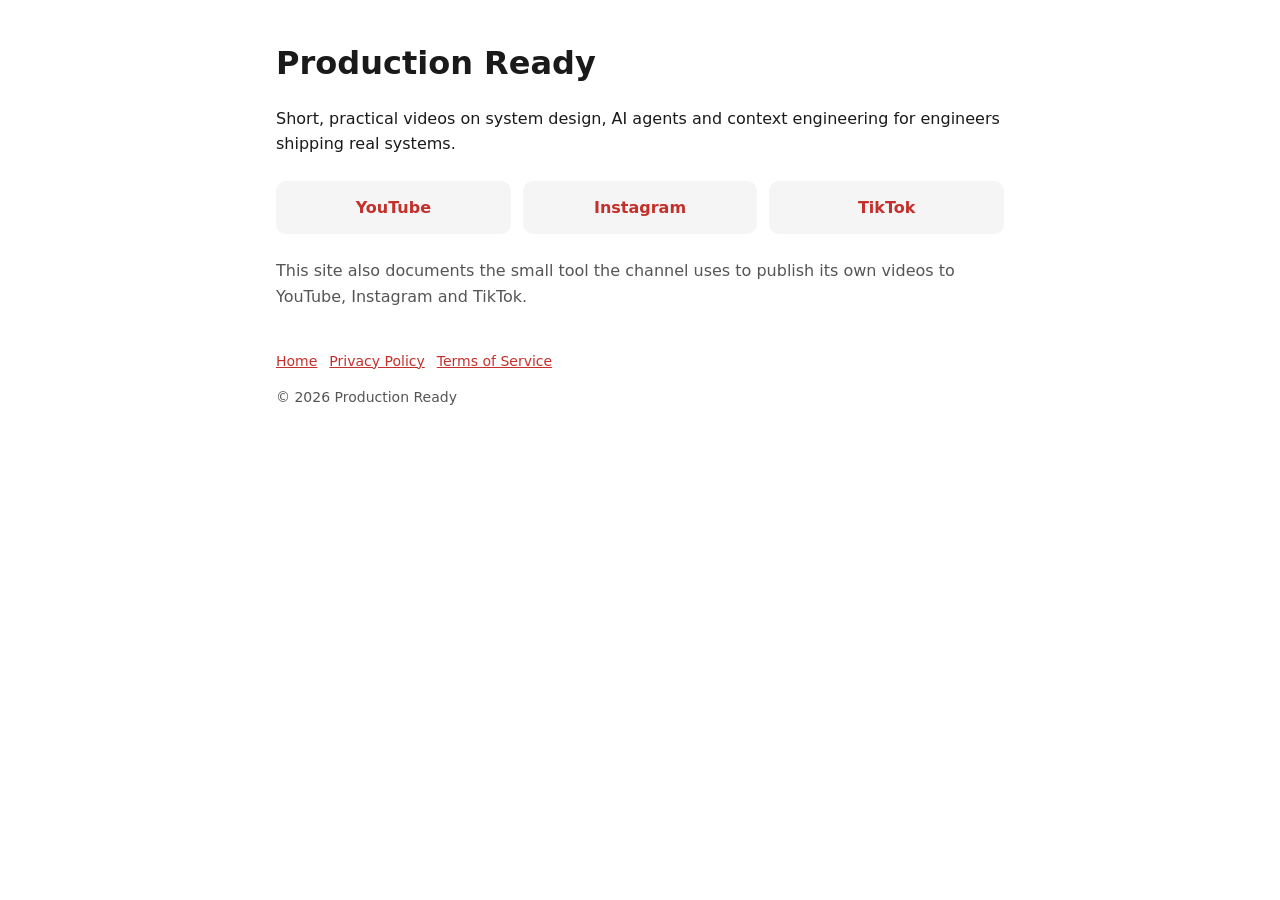
==== index.html @ eaabe8ee "Add channel website: home, privacy policy, terms Co-Authored-By: Claude Opus 5.5 <noreply@anthropic." ====
<!doctype html><html lang="en"><head><meta charset="utf-8"><meta name="viewport" content="width=device-width,initial-scale=1"><title>Production Ready</title><link rel="stylesheet" href="style.css"></head><body><main>
<h1>Production Ready</h1>
<p>Short, practical videos on system design, AI agents and context engineering for engineers shipping real systems.</p>
<div class="links">
<a href="https://youtube.com/@ruproductionready">YouTube</a>
<a href="https://www.instagram.com/ruproductionready/">Instagram</a>
<a href="https://www.tiktok.com/@ruproductionready">TikTok</a>
</div>
<p class="muted">This site also documents the small tool the channel uses to publish its own videos to YouTube, Instagram and TikTok.</p>
<footer><a href="index.html">Home</a><a href="privacy.html">Privacy Policy</a><a href="terms.html">Terms of Service</a><p>&copy; 2026 Production Ready</p></footer></main></body></html>
---- style.css ----
:root{--bg:#fff;--fg:#1a1a1a;--muted:#555;--accent:#c4302b;--card:#f5f5f5}
@media (prefers-color-scheme:dark){:root{--bg:#121212;--fg:#eee;--muted:#aaa;--card:#1e1e1e}}
*{box-sizing:border-box}body{margin:0;background:var(--bg);color:var(--fg);font:16px/1.6 system-ui,-apple-system,Segoe UI,Roboto,sans-serif}
main{max-width:760px;margin:0 auto;padding:32px 16px}h1{margin:.2em 0}a{color:var(--accent)}
.links{display:flex;flex-wrap:wrap;gap:12px;margin:24px 0}.links a{flex:1 1 180px;text-align:center;padding:14px;border-radius:10px;background:var(--card);text-decoration:none;font-weight:600}
footer{margin-top:40px;font-size:14px;color:var(--muted)}footer a{margin-right:12px}.muted{color:var(--muted)}
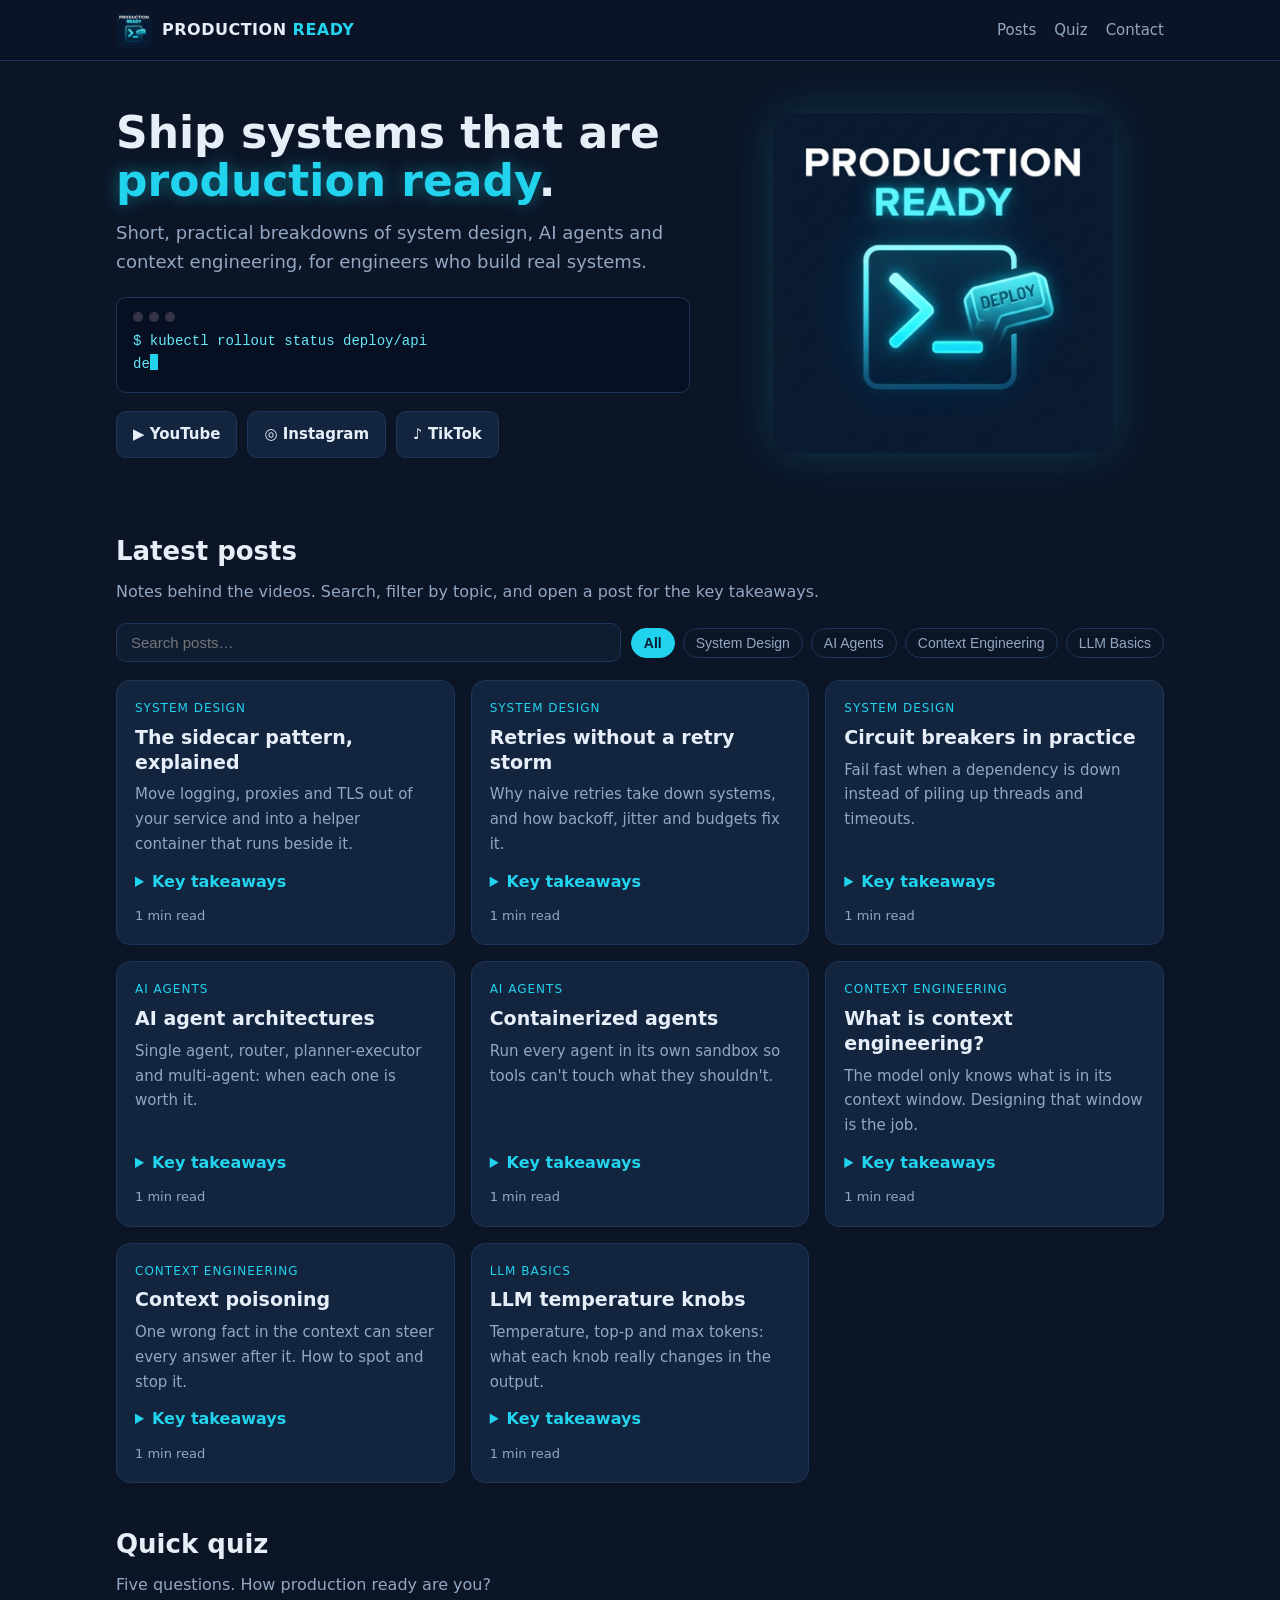
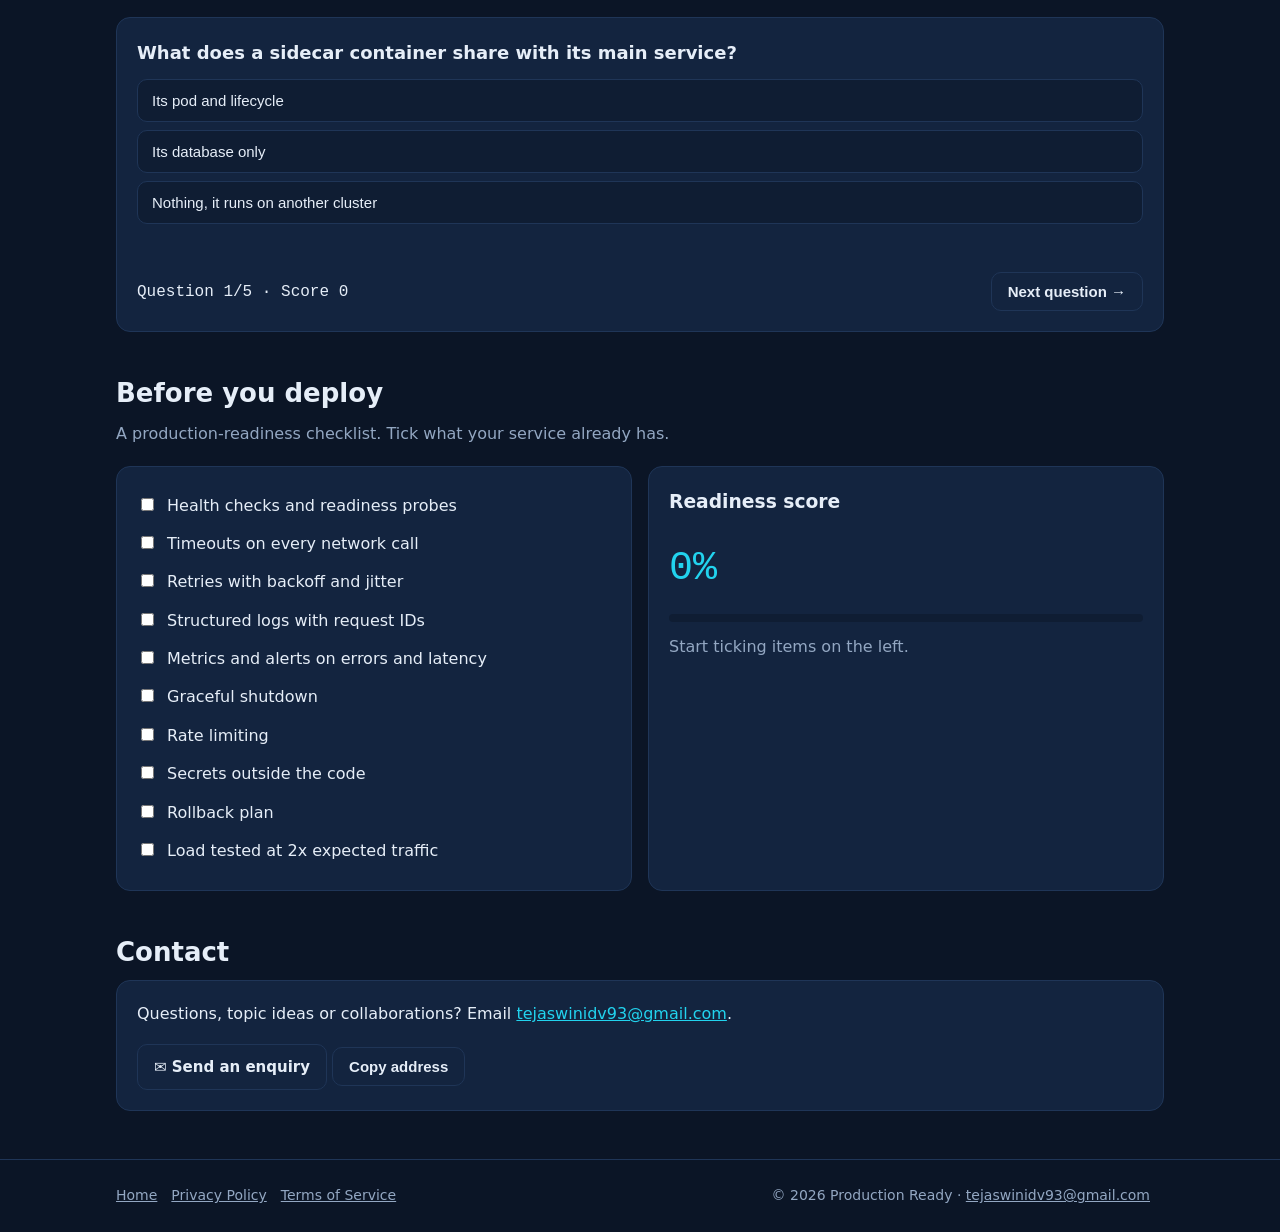
==== commit cf409e5d: "Blog-style redesign, interactive content, contact page Co-Authored-By: Claude Opus 5.5 <noreply@anth" ====
--- a/index.html
+++ b/index.html
@@ -1,10 +1,69 @@
-<!doctype html><html lang="en"><head><meta charset="utf-8"><meta name="viewport" content="width=device-width,initial-scale=1"><title>Production Ready</title><link rel="stylesheet" href="style.css"></head><body><main>
-<h1>Production Ready</h1>
-<p>Short, practical videos on system design, AI agents and context engineering for engineers shipping real systems.</p>
-<div class="links">
-<a href="https://youtube.com/@ruproductionready">YouTube</a>
-<a href="https://www.instagram.com/ruproductionready/">Instagram</a>
-<a href="https://www.tiktok.com/@ruproductionready">TikTok</a>
-</div>
-<p class="muted">This site also documents the small tool the channel uses to publish its own videos to YouTube, Instagram and TikTok.</p>
-<footer><a href="index.html">Home</a><a href="privacy.html">Privacy Policy</a><a href="terms.html">Terms of Service</a><p>&copy; 2026 Production Ready</p></footer></main></body></html>
+<!doctype html><html lang="en"><head><meta charset="utf-8"><meta name="viewport" content="width=device-width,initial-scale=1"><title>Production Ready</title><meta name="description" content="Production Ready: system design, AI agents and context engineering explained in short videos."><link rel="icon" href="assets/favicon.png"><link rel="stylesheet" href="style.css"></head><body>
+<header class="top"><div class="wrap"><a class="brand" href="index.html"><img src="assets/logo.png" alt="Production Ready logo"><span>PRODUCTION <b>READY</b></span></a><nav class="links"><a href="index.html#posts">Posts</a><a class="hide-sm" href="index.html#quiz">Quiz</a><a href="contact.html">Contact</a></nav></div></header>
+<main class="wrap">
+<section class="hero"><div>
+<h1>Ship systems that are <b>production ready</b>.</h1>
+<p>Short, practical breakdowns of system design, AI agents and context engineering, for engineers who build real systems.</p>
+<div class="term mono" aria-live="polite"><div class="dots"><i></i><i></i><i></i></div><span id="typed"></span><span class="caret"></span></div>
+<div class="socials">
+<a class="btn" href="https://youtube.com/@ruproductionready" target="_blank" rel="noopener">▶ YouTube</a>
+<a class="btn" href="https://www.instagram.com/ruproductionready/" target="_blank" rel="noopener">◎ Instagram</a>
+<a class="btn" href="https://www.tiktok.com/@ruproductionready" target="_blank" rel="noopener">♪ TikTok</a>
+</div></div>
+<img src="assets/logo.png" alt="Production Ready channel logo"></section>
+
+<h2 class="sec" id="posts">Latest posts</h2><p class="sub">Notes behind the videos. Search, filter by topic, and open a post for the key takeaways.</p>
+<div class="tools"><input id="q" type="search" placeholder="Search posts…" aria-label="Search posts"><div class="chips" id="chips"></div></div>
+<div class="grid" id="grid"></div><p class="empty" id="empty">No posts match. Try another word or topic.</p>
+
+<h2 class="sec" id="quiz">Quick quiz</h2><p class="sub">Five questions. How production ready are you?</p>
+<div class="quiz"><div class="q" id="qq"></div><div class="opts" id="qo"></div><div class="fb" id="qf"></div>
+<div class="row"><span class="mono" id="qs"></span><button class="btn" id="qn">Next question →</button></div></div>
+
+<h2 class="sec">Before you deploy</h2><p class="sub">A production-readiness checklist. Tick what your service already has.</p>
+<div class="cards2"><div class="box check" id="ck"></div>
+<div class="box"><h3 style="margin-top:0">Readiness score</h3><div class="mono" style="font-size:40px;color:var(--cyan)" id="ckp">0%</div><div class="bar"><i id="ckb"></i></div><p class="sub" style="margin-top:12px" id="ckm">Start ticking items on the left.</p></div></div>
+
+<h2 class="sec" id="contact">Contact</h2>
+<div class="box"><p style="margin-top:0">Questions, topic ideas or collaborations? Email <a href="mailto:tejaswinidv93@gmail.com">tejaswinidv93@gmail.com</a>.</p>
+<a class="btn" href="contact.html">✉ Send an enquiry</a> <button class="btn" id="copy">Copy address</button></div>
+</main>
+<script>
+const lines=["$ kubectl rollout status deploy/api","deployment \"api\" successfully rolled out","$ echo \"subscribe @ruproductionready\""];
+(function(){const el=document.getElementById('typed');let i=0,j=0,out='';(function t(){if(i>=lines.length){setTimeout(()=>{i=0;j=0;out='';el.textContent='';t()},3000);return}
+if(j<=lines[i].length){el.textContent=out+lines[i].slice(0,j++);setTimeout(t,40)}else{out+=lines[i]+"\n";el.textContent=out;i++;j=0;setTimeout(t,500)}})();el.style.whiteSpace='pre-wrap'})();
+const posts=[
+{t:"System Design",h:"The sidecar pattern, explained",p:"Move logging, proxies and TLS out of your service and into a helper container that runs beside it.",k:["One sidecar per service instance, same lifecycle","Great for cross-cutting concerns: mTLS, metrics, retries","Cost: extra latency hop and resources per pod"]},
+{t:"System Design",h:"Retries without a retry storm",p:"Why naive retries take down systems, and how backoff, jitter and budgets fix it.",k:["Exponential backoff plus random jitter","Cap retries with a retry budget","Only retry idempotent operations"]},
+{t:"System Design",h:"Circuit breakers in practice",p:"Fail fast when a dependency is down instead of piling up threads and timeouts.",k:["Closed → open → half-open states","Pair with timeouts and fallbacks","Alert on breaker state changes"]},
+{t:"AI Agents",h:"AI agent architectures",p:"Single agent, router, planner-executor and multi-agent: when each one is worth it.",k:["Start with one agent and good tools","Add a planner only for long multi-step tasks","Multi-agent adds cost and coordination bugs"]},
+{t:"AI Agents",h:"Containerized agents",p:"Run every agent in its own sandbox so tools can't touch what they shouldn't.",k:["Isolate file system and network per agent","Scope credentials to the task","Log every tool call"]},
+{t:"Context Engineering",h:"What is context engineering?",p:"The model only knows what is in its context window. Designing that window is the job.",k:["Pick the right facts, not the most facts","Order matters: instructions, data, question","Measure with evals, not vibes"]},
+{t:"Context Engineering",h:"Context poisoning",p:"One wrong fact in the context can steer every answer after it. How to spot and stop it.",k:["Validate retrieved content before use","Keep tool output separate from instructions","Reset or summarize long sessions"]},
+{t:"LLM Basics",h:"LLM temperature knobs",p:"Temperature, top-p and max tokens: what each knob really changes in the output.",k:["Low temperature for facts and code","Higher temperature for brainstorming","Change one knob at a time"]}];
+const topics=["All",...new Set(posts.map(p=>p.t))];let cur="All";
+const chips=document.getElementById('chips'),grid=document.getElementById('grid'),q=document.getElementById('q');
+topics.forEach(t=>{const b=document.createElement('button');b.className='chip'+(t==cur?' on':'');b.textContent=t;b.onclick=()=>{cur=t;[...chips.children].forEach(c=>c.classList.toggle('on',c==b));render()};chips.appendChild(b)});
+function render(){const s=q.value.toLowerCase();const list=posts.filter(p=>(cur=="All"||p.t==cur)&&(p.h+p.p+p.k.join(' ')).toLowerCase().includes(s));
+grid.innerHTML=list.map(p=>`<article class="post"><span class="tag">${p.t}</span><h3>${p.h}</h3><p>${p.p}</p><details><summary>Key takeaways</summary><div><ul>${p.k.map(x=>`<li>${x}</li>`).join('')}</ul><a href="https://youtube.com/@ruproductionready" target="_blank" rel="noopener">Watch on YouTube →</a></div></details><div class="meta">${Math.max(1,Math.round((p.p+p.k.join(' ')).split(' ').length/40))} min read</div></article>`).join('');
+document.getElementById('empty').style.display=list.length?'none':'block'}q.oninput=render;render();
+const Q=[["What does a sidecar container share with its main service?",["Its pod and lifecycle","Its database only","Nothing, it runs on another cluster"],0,"A sidecar runs beside the service, in the same pod, and starts and stops with it."],
+["Why add jitter to retry backoff?",["To make retries faster","To stop clients retrying in sync","To skip failed requests"],1,"Random jitter spreads retries out so clients don't hammer a recovering service together."],
+["A circuit breaker in the open state…",["Sends all calls through","Fails calls fast without calling the dependency","Restarts the dependency"],1,"Open means calls fail fast until a half-open probe succeeds."],
+["Which temperature suits generating code?",["Low (0–0.3)","High (1.2+)","It never matters"],0,"Low temperature keeps output focused and repeatable."],
+["Context poisoning happens when…",["The context window is empty","A wrong fact in context steers later answers","The model is too small"],1,"Bad data in the window keeps influencing responses until it's removed."]];
+let qi=0,sc=0,done=false;const qq=document.getElementById('qq'),qo=document.getElementById('qo'),qf=document.getElementById('qf'),qs=document.getElementById('qs'),qn=document.getElementById('qn');
+function showQ(){if(qi>=Q.length){qq.textContent=`You scored ${sc}/${Q.length}. ${sc>=4?'Production ready! 🚀':'Watch a few more Shorts and try again.'}`;qo.innerHTML='';qf.textContent='';qn.textContent='Restart quiz';qs.textContent='';return}
+const [t,o,a,e]=Q[qi];done=false;qq.textContent=t;qf.textContent='';qs.textContent=`Question ${qi+1}/${Q.length} · Score ${sc}`;qn.textContent='Next question →';
+qo.innerHTML='';o.forEach((x,i)=>{const b=document.createElement('button');b.textContent=x;b.onclick=()=>{if(done)return;done=true;if(i==a)sc++;b.classList.add(i==a?'right':'wrong');qo.children[a].classList.add('right');qf.textContent=(i==a?'Correct. ':'Not quite. ')+e;qs.textContent=`Question ${qi+1}/${Q.length} · Score ${sc}`};qo.appendChild(b)})}
+qn.onclick=()=>{if(qi>=Q.length){qi=0;sc=0}else qi++;showQ()};showQ();
+const items=["Health checks and readiness probes","Timeouts on every network call","Retries with backoff and jitter","Structured logs with request IDs","Metrics and alerts on errors and latency","Graceful shutdown","Rate limiting","Secrets outside the code","Rollback plan","Load tested at 2x expected traffic"];
+const ck=document.getElementById('ck');let saved=[];try{saved=JSON.parse(localStorage.getItem('prc-check')||'[]')}catch(e){}
+items.forEach((x,i)=>{const l=document.createElement('label');l.innerHTML=`<input type="checkbox" ${saved.includes(i)?'checked':''}><span>${x}</span>`;ck.appendChild(l)});
+function upd(){const c=[...ck.querySelectorAll('input')].map((b,i)=>b.checked?i:-1).filter(i=>i>=0);const p=Math.round(c.length/items.length*100);
+document.getElementById('ckp').textContent=p+'%';document.getElementById('ckb').style.width=p+'%';
+document.getElementById('ckm').textContent=p==100?'Ship it. 🚀':p>=70?'Almost there. Close the gaps before launch.':p>0?'Keep going. Each item prevents a real outage.':'Start ticking items on the left.';
+try{localStorage.setItem('prc-check',JSON.stringify(c))}catch(e){}}ck.onchange=upd;upd();
+document.getElementById('copy').onclick=e=>{navigator.clipboard&&navigator.clipboard.writeText('tejaswinidv93@gmail.com');e.target.textContent='Copied ✓'};
+</script>
+<footer class="bot"><div class="wrap"><div><a href="index.html">Home</a><a href="privacy.html">Privacy Policy</a><a href="terms.html">Terms of Service</a></div><div>&copy; 2026 Production Ready · <a href="mailto:tejaswinidv93@gmail.com">tejaswinidv93@gmail.com</a></div></div></footer></body></html>
--- a/style.css
+++ b/style.css
@@ -1,6 +1,47 @@
-:root{--bg:#fff;--fg:#1a1a1a;--muted:#555;--accent:#c4302b;--card:#f5f5f5}
-@media (prefers-color-scheme:dark){:root{--bg:#121212;--fg:#eee;--muted:#aaa;--card:#1e1e1e}}
-*{box-sizing:border-box}body{margin:0;background:var(--bg);color:var(--fg);font:16px/1.6 system-ui,-apple-system,Segoe UI,Roboto,sans-serif}
-main{max-width:760px;margin:0 auto;padding:32px 16px}h1{margin:.2em 0}a{color:var(--accent)}
-.links{display:flex;flex-wrap:wrap;gap:12px;margin:24px 0}.links a{flex:1 1 180px;text-align:center;padding:14px;border-radius:10px;background:var(--card);text-decoration:none;font-weight:600}
-footer{margin-top:40px;font-size:14px;color:var(--muted)}footer a{margin-right:12px}.muted{color:var(--muted)}
+:root{--bg:#0b1526;--bg2:#0f1d33;--card:#13243f;--line:#1f3557;--fg:#e6eef8;--muted:#93a7c2;--cyan:#22d3ee;--cyan2:#67e8f9}
+*{box-sizing:border-box}html{scroll-behavior:smooth}
+body{margin:0;background:var(--bg);color:var(--fg);font:16px/1.65 Inter,system-ui,-apple-system,Segoe UI,Roboto,sans-serif}
+a{color:var(--cyan)}code,.mono{font-family:ui-monospace,SFMono-Regular,Menlo,Consolas,monospace}
+.wrap{max-width:1080px;margin:0 auto;padding:0 16px}
+header.top{position:sticky;top:0;z-index:10;background:rgba(11,21,38,.92);backdrop-filter:blur(8px);border-bottom:1px solid var(--line)}
+header.top .wrap{display:flex;align-items:center;gap:12px;height:60px}
+.brand{display:flex;align-items:center;gap:10px;color:var(--fg);text-decoration:none;font-weight:800;letter-spacing:.5px}
+.brand img{width:36px;height:36px;border-radius:8px}.brand span b{color:var(--cyan)}
+nav.links{margin-left:auto;display:flex;gap:18px}nav.links a{color:var(--muted);text-decoration:none;font-size:15px}nav.links a:hover{color:var(--cyan)}
+.hero{display:grid;grid-template-columns:1.3fr 1fr;gap:32px;align-items:center;padding:48px 0 32px}
+.hero h1{font-size:44px;line-height:1.1;margin:0 0 12px}.hero h1 b{color:var(--cyan);text-shadow:0 0 18px rgba(34,211,238,.45)}
+.hero p{color:var(--muted);font-size:18px;margin:0 0 20px}
+.hero img{width:100%;max-width:340px;justify-self:center;border-radius:18px;box-shadow:0 0 50px rgba(34,211,238,.18)}
+.term{background:#071022;border:1px solid var(--line);border-radius:10px;padding:14px 16px;font-size:14px;min-height:96px;color:var(--cyan2)}
+.term .dots{display:flex;gap:6px;margin-bottom:8px}.term .dots i{width:10px;height:10px;border-radius:50%;background:#334}
+.caret{display:inline-block;width:8px;height:16px;background:var(--cyan);vertical-align:-2px;animation:blink 1s steps(1) infinite}@keyframes blink{50%{opacity:0}}
+.socials{display:flex;flex-wrap:wrap;gap:10px;margin-top:18px}
+.btn{display:inline-flex;align-items:center;gap:8px;padding:10px 16px;border-radius:10px;border:1px solid var(--line);background:var(--card);color:var(--fg);text-decoration:none;font-weight:600;cursor:pointer;font-size:15px}
+.btn:hover,.btn.on{border-color:var(--cyan);color:var(--cyan)}
+h2.sec{font-size:26px;margin:40px 0 6px}.sub{color:var(--muted);margin:0 0 18px}
+.tools{display:flex;flex-wrap:wrap;gap:10px;align-items:center;margin-bottom:18px}
+.tools input{flex:1 1 220px;min-width:0;padding:10px 14px;border-radius:10px;border:1px solid var(--line);background:var(--bg2);color:var(--fg);font-size:15px}
+.chips{display:flex;flex-wrap:wrap;gap:8px}.chip{padding:6px 12px;border-radius:999px;border:1px solid var(--line);background:transparent;color:var(--muted);cursor:pointer;font-size:14px}
+.chip.on{background:var(--cyan);color:#062033;border-color:var(--cyan);font-weight:700}
+.grid{display:grid;grid-template-columns:repeat(3,1fr);gap:16px}
+.post{background:var(--card);border:1px solid var(--line);border-radius:14px;padding:18px;display:flex;flex-direction:column;transition:transform .15s,border-color .15s}
+.post:hover{transform:translateY(-3px);border-color:var(--cyan)}
+.post .tag{font-size:12px;color:var(--cyan);text-transform:uppercase;letter-spacing:1px}.post h3{margin:6px 0 8px;font-size:19px;line-height:1.3}
+.post p{color:var(--muted);margin:0 0 12px;font-size:15px}.post details{margin-top:auto}.post summary{cursor:pointer;color:var(--cyan);font-weight:600}
+.post details div{margin-top:10px;font-size:15px}.post ul{padding-left:18px;margin:8px 0}
+.meta{font-size:13px;color:var(--muted);margin-top:10px}
+.empty{color:var(--muted);display:none}
+.quiz{background:var(--card);border:1px solid var(--line);border-radius:14px;padding:20px}
+.quiz .q{font-size:18px;font-weight:600;margin-bottom:12px}.opts{display:grid;gap:8px}
+.opts button{text-align:left;padding:12px 14px;border-radius:10px;border:1px solid var(--line);background:var(--bg2);color:var(--fg);cursor:pointer;font-size:15px}
+.opts button.right{border-color:#22c55e;background:#0f2e1f}.opts button.wrong{border-color:#ef4444;background:#2e1414}
+.quiz .fb{margin-top:12px;color:var(--muted);min-height:24px}.quiz .row{display:flex;justify-content:space-between;align-items:center;margin-top:12px;gap:10px;flex-wrap:wrap}
+.cards2{display:grid;grid-template-columns:1fr 1fr;gap:16px}
+.box{background:var(--card);border:1px solid var(--line);border-radius:14px;padding:20px}
+.check label{display:flex;gap:10px;align-items:flex-start;padding:6px 0;cursor:pointer}.check input{margin-top:5px;accent-color:var(--cyan)}
+.bar{height:8px;background:var(--bg2);border-radius:99px;overflow:hidden;margin-top:12px}.bar i{display:block;height:100%;width:0;background:var(--cyan);transition:width .2s}
+footer.bot{border-top:1px solid var(--line);margin-top:48px;padding:24px 0;color:var(--muted);font-size:14px}
+footer.bot .wrap{display:flex;flex-wrap:wrap;gap:16px;justify-content:space-between}footer.bot a{color:var(--muted);margin-right:14px}
+article.doc{max-width:760px;margin:0 auto;padding:32px 16px}article.doc h1{font-size:34px;margin:0}article.doc h2{color:var(--cyan2);font-size:20px;margin-top:28px}
+@media (max-width:900px){.grid{grid-template-columns:1fr 1fr}.hero{grid-template-columns:1fr}.hero img{max-width:220px;grid-row:1}}
+@media (max-width:620px){.grid,.cards2{grid-template-columns:1fr}.hero h1{font-size:32px}nav.links{gap:12px}nav.links a.hide-sm{display:none}}
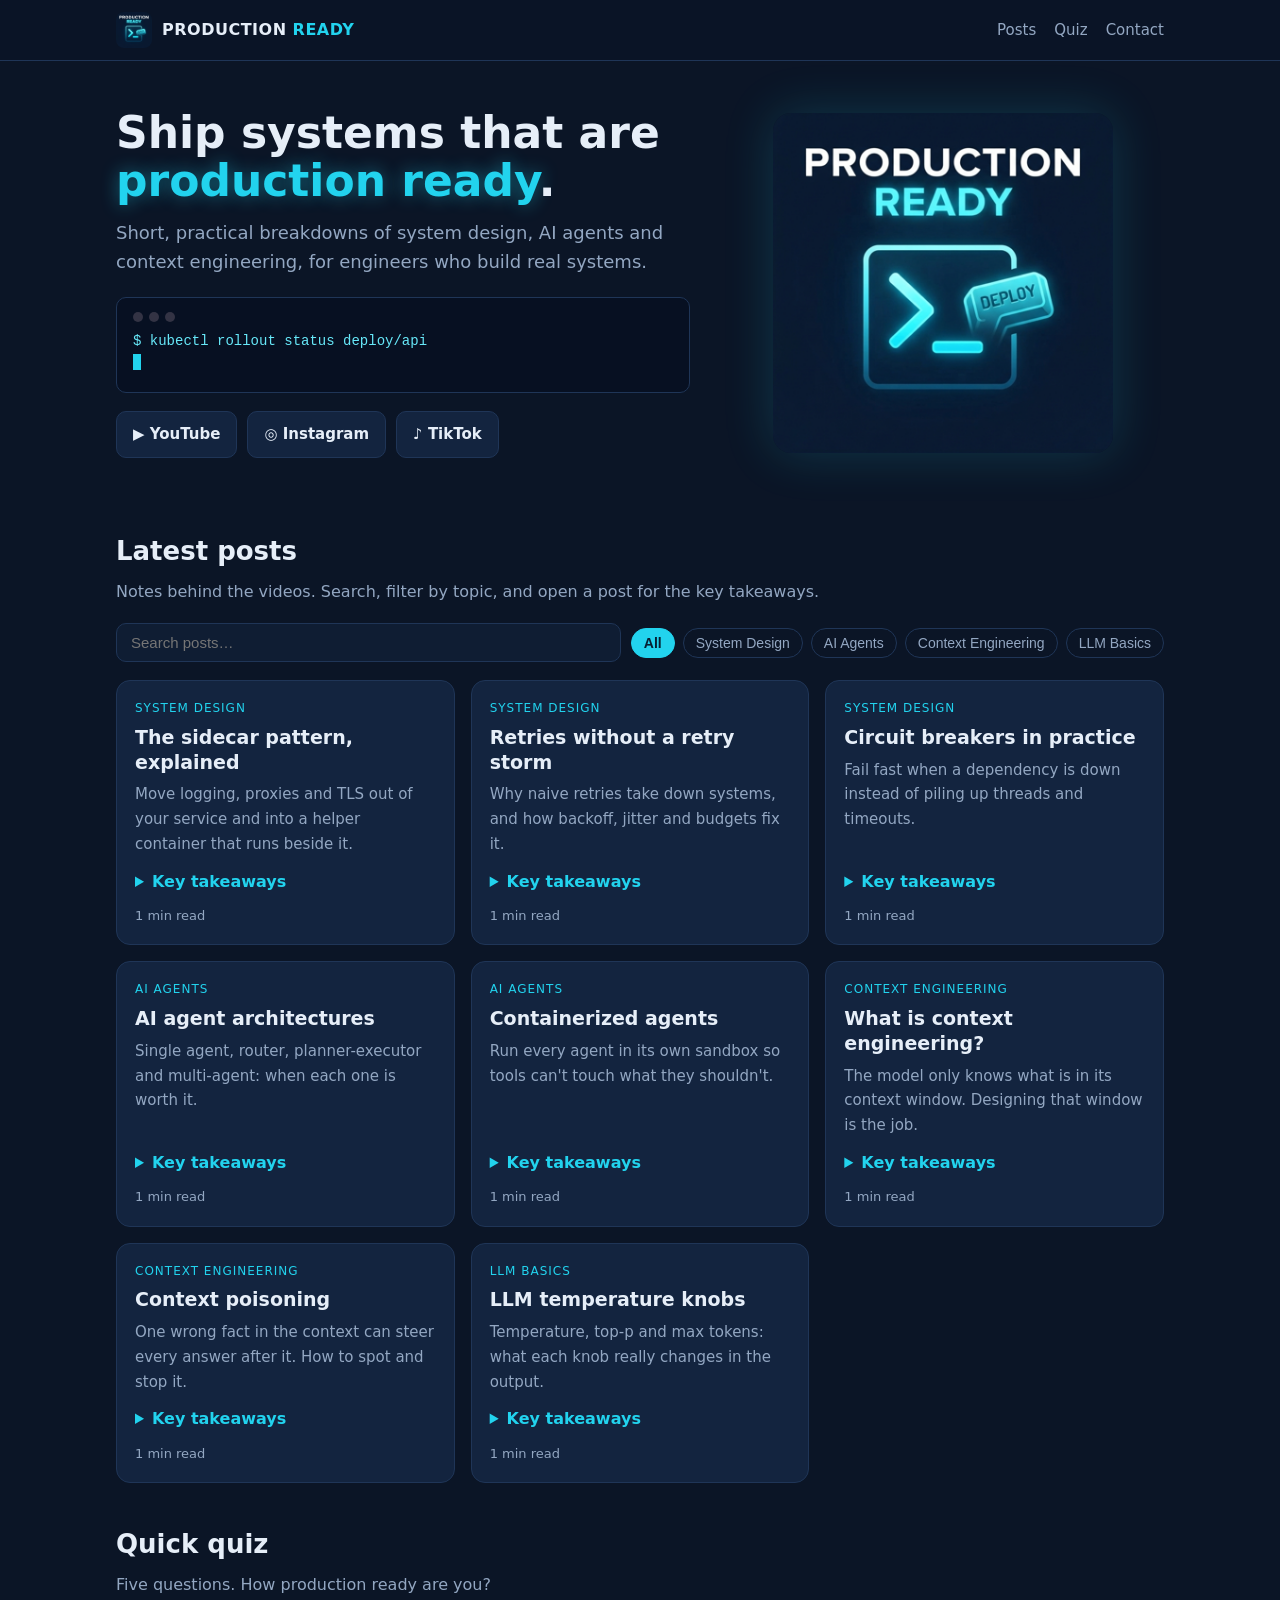
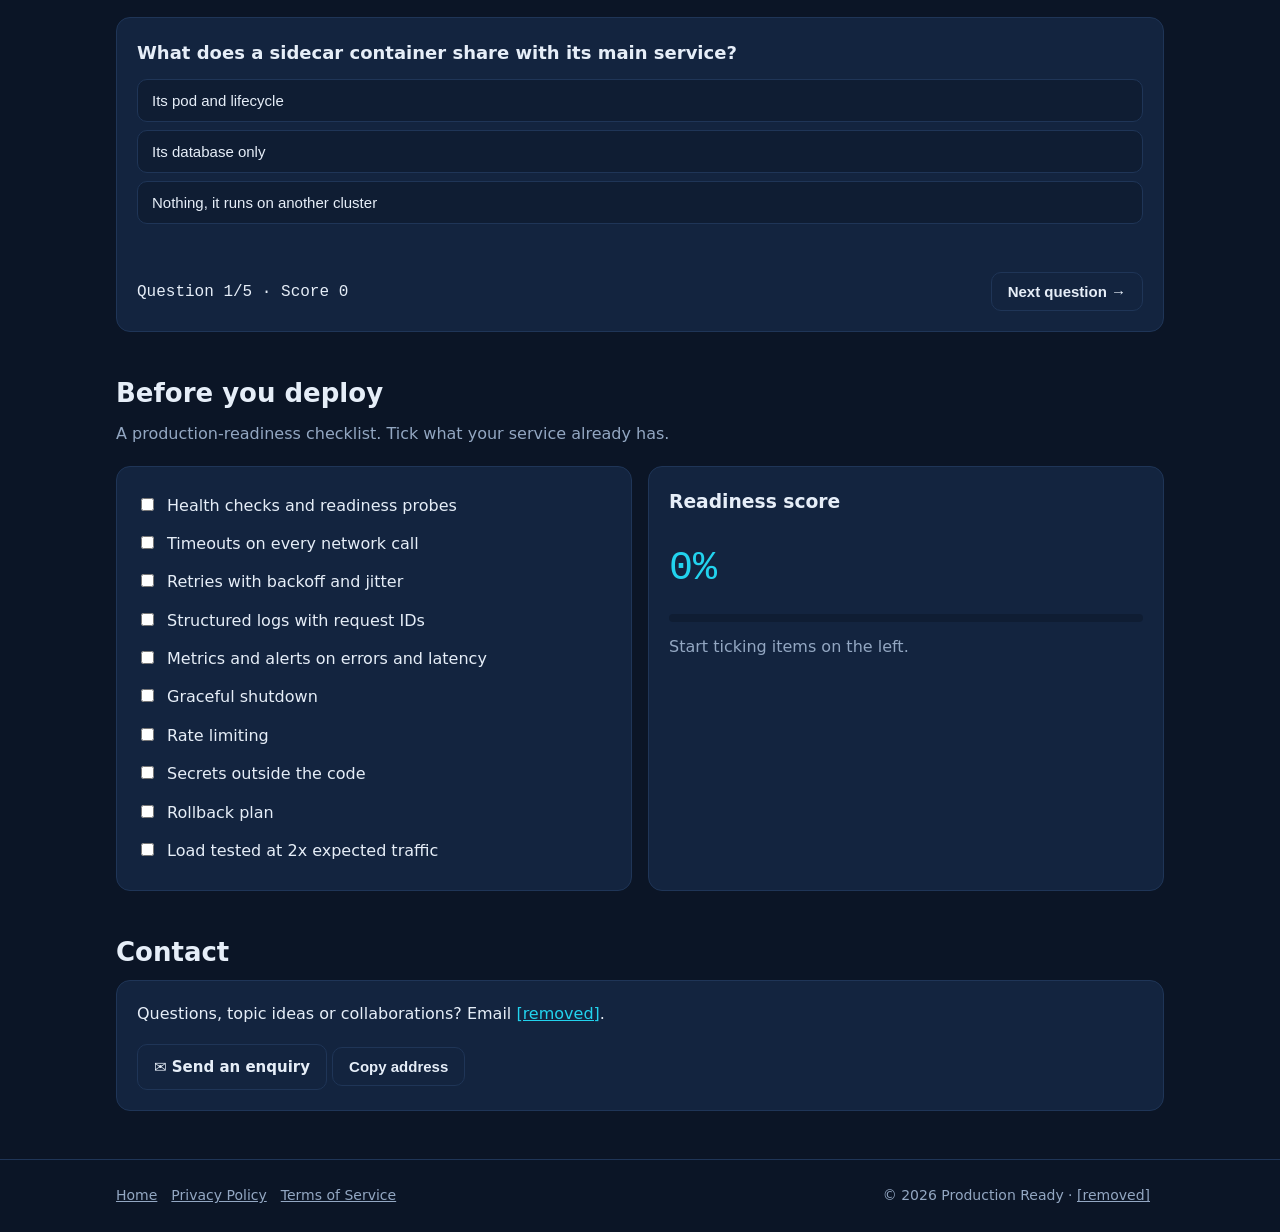
==== commit de25d781: "Blog-style redesign, interactive content, contact page Co-Authored-By: Claude Opus 5.5 <noreply@anth" ====
--- a/index.html
+++ b/index.html
@@ -25,7 +25,7 @@
 <div class="box"><h3 style="margin-top:0">Readiness score</h3><div class="mono" style="font-size:40px;color:var(--cyan)" id="ckp">0%</div><div class="bar"><i id="ckb"></i></div><p class="sub" style="margin-top:12px" id="ckm">Start ticking items on the left.</p></div></div>
 
 <h2 class="sec" id="contact">Contact</h2>
-<div class="box"><p style="margin-top:0">Questions, topic ideas or collaborations? Email <a href="mailto:tejaswinidv93@gmail.com">tejaswinidv93@gmail.com</a>.</p>
+<div class="box"><p style="margin-top:0">Questions, topic ideas or collaborations? Email <a href="mailto:[removed]">[removed]</a>.</p>
 <a class="btn" href="contact.html">✉ Send an enquiry</a> <button class="btn" id="copy">Copy address</button></div>
 </main>
 <script>
@@ -64,6 +64,6 @@
 document.getElementById('ckp').textContent=p+'%';document.getElementById('ckb').style.width=p+'%';
 document.getElementById('ckm').textContent=p==100?'Ship it. 🚀':p>=70?'Almost there. Close the gaps before launch.':p>0?'Keep going. Each item prevents a real outage.':'Start ticking items on the left.';
 try{localStorage.setItem('prc-check',JSON.stringify(c))}catch(e){}}ck.onchange=upd;upd();
-document.getElementById('copy').onclick=e=>{navigator.clipboard&&navigator.clipboard.writeText('tejaswinidv93@gmail.com');e.target.textContent='Copied ✓'};
+document.getElementById('copy').onclick=e=>{navigator.clipboard&&navigator.clipboard.writeText('[removed]');e.target.textContent='Copied ✓'};
 </script>
-<footer class="bot"><div class="wrap"><div><a href="index.html">Home</a><a href="privacy.html">Privacy Policy</a><a href="terms.html">Terms of Service</a></div><div>&copy; 2026 Production Ready · <a href="mailto:tejaswinidv93@gmail.com">tejaswinidv93@gmail.com</a></div></div></footer></body></html>+<footer class="bot"><div class="wrap"><div><a href="index.html">Home</a><a href="privacy.html">Privacy Policy</a><a href="terms.html">Terms of Service</a></div><div>&copy; 2026 Production Ready · <a href="mailto:[removed]">[removed]</a></div></div></footer></body></html>
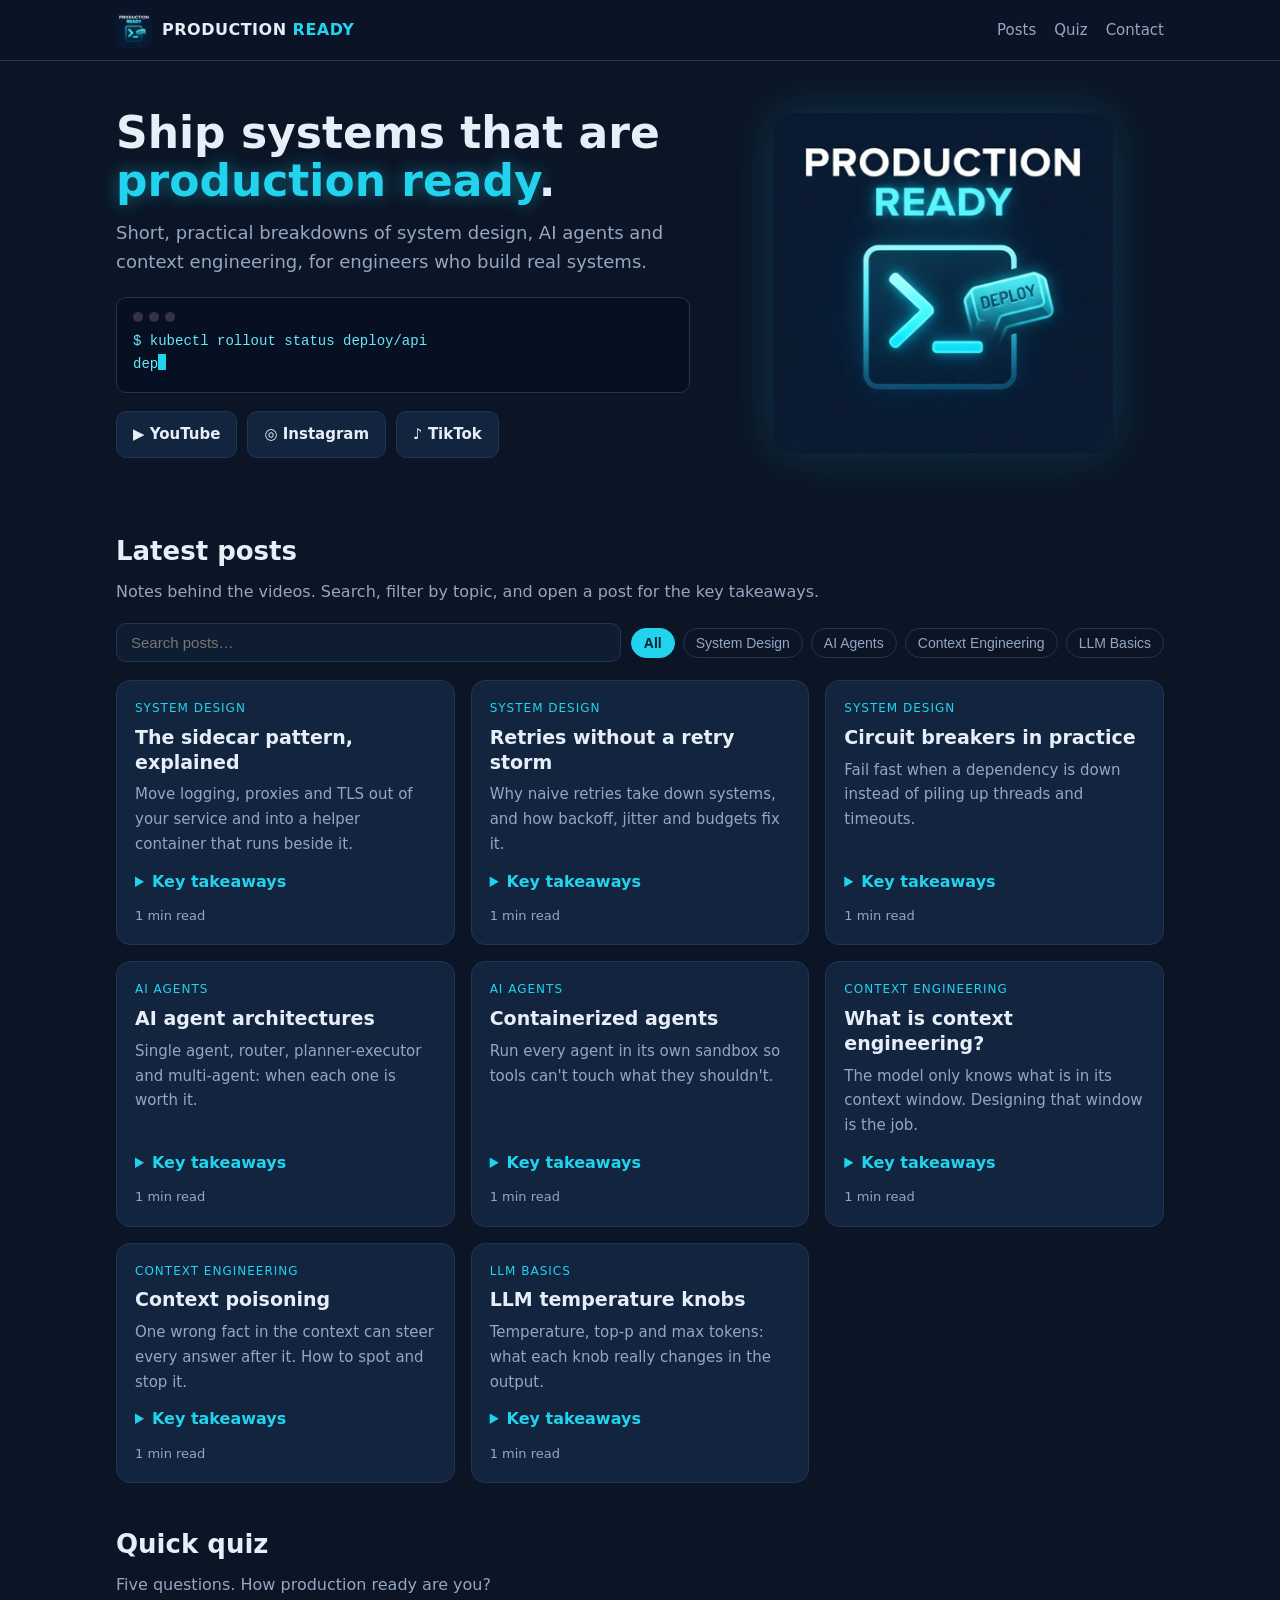
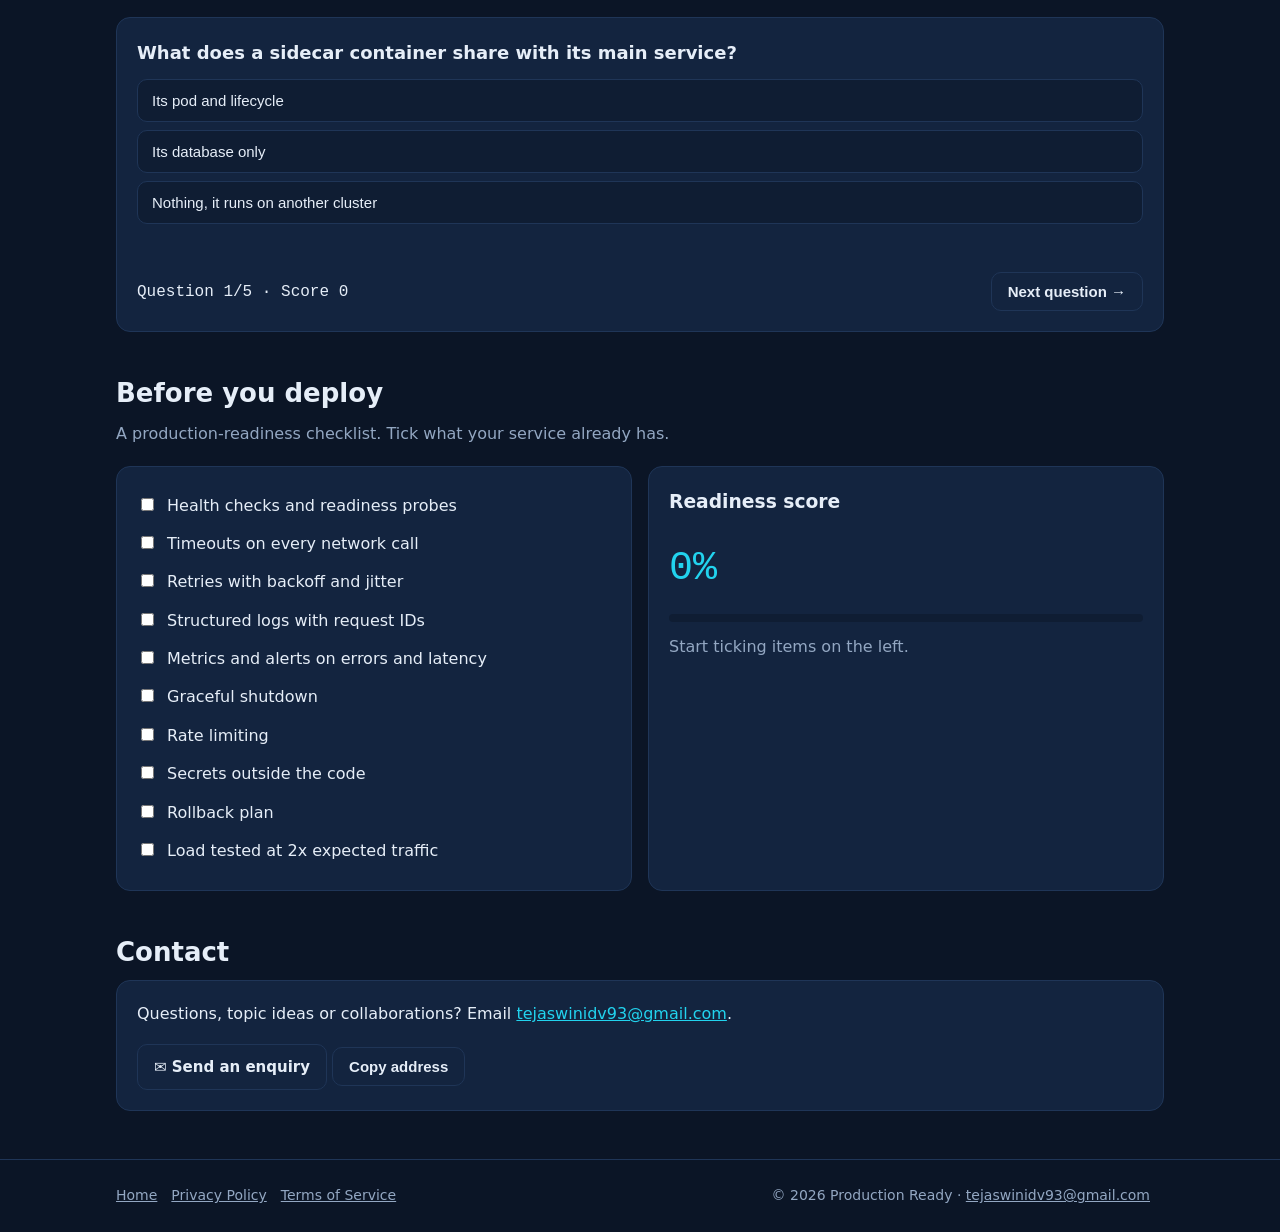
==== commit 82d7a45c: "Merge pull request #2 from tejaswinidv93/blog-redesign Blog-style redesign with interactive content " ====
--- a/index.html
+++ b/index.html
@@ -25,7 +25,7 @@
 <div class="box"><h3 style="margin-top:0">Readiness score</h3><div class="mono" style="font-size:40px;color:var(--cyan)" id="ckp">0%</div><div class="bar"><i id="ckb"></i></div><p class="sub" style="margin-top:12px" id="ckm">Start ticking items on the left.</p></div></div>
 
 <h2 class="sec" id="contact">Contact</h2>
-<div class="box"><p style="margin-top:0">Questions, topic ideas or collaborations? Email <a href="mailto:[removed]">[removed]</a>.</p>
+<div class="box"><p style="margin-top:0">Questions, topic ideas or collaborations? Email <a href="mailto:tejaswinidv93@gmail.com">tejaswinidv93@gmail.com</a>.</p>
 <a class="btn" href="contact.html">✉ Send an enquiry</a> <button class="btn" id="copy">Copy address</button></div>
 </main>
 <script>
@@ -64,6 +64,6 @@
 document.getElementById('ckp').textContent=p+'%';document.getElementById('ckb').style.width=p+'%';
 document.getElementById('ckm').textContent=p==100?'Ship it. 🚀':p>=70?'Almost there. Close the gaps before launch.':p>0?'Keep going. Each item prevents a real outage.':'Start ticking items on the left.';
 try{localStorage.setItem('prc-check',JSON.stringify(c))}catch(e){}}ck.onchange=upd;upd();
-document.getElementById('copy').onclick=e=>{navigator.clipboard&&navigator.clipboard.writeText('[removed]');e.target.textContent='Copied ✓'};
+document.getElementById('copy').onclick=e=>{navigator.clipboard&&navigator.clipboard.writeText('tejaswinidv93@gmail.com');e.target.textContent='Copied ✓'};
 </script>
-<footer class="bot"><div class="wrap"><div><a href="index.html">Home</a><a href="privacy.html">Privacy Policy</a><a href="terms.html">Terms of Service</a></div><div>&copy; 2026 Production Ready · <a href="mailto:[removed]">[removed]</a></div></div></footer></body></html>+<footer class="bot"><div class="wrap"><div><a href="index.html">Home</a><a href="privacy.html">Privacy Policy</a><a href="terms.html">Terms of Service</a></div><div>&copy; 2026 Production Ready · <a href="mailto:tejaswinidv93@gmail.com">tejaswinidv93@gmail.com</a></div></div></footer></body></html>
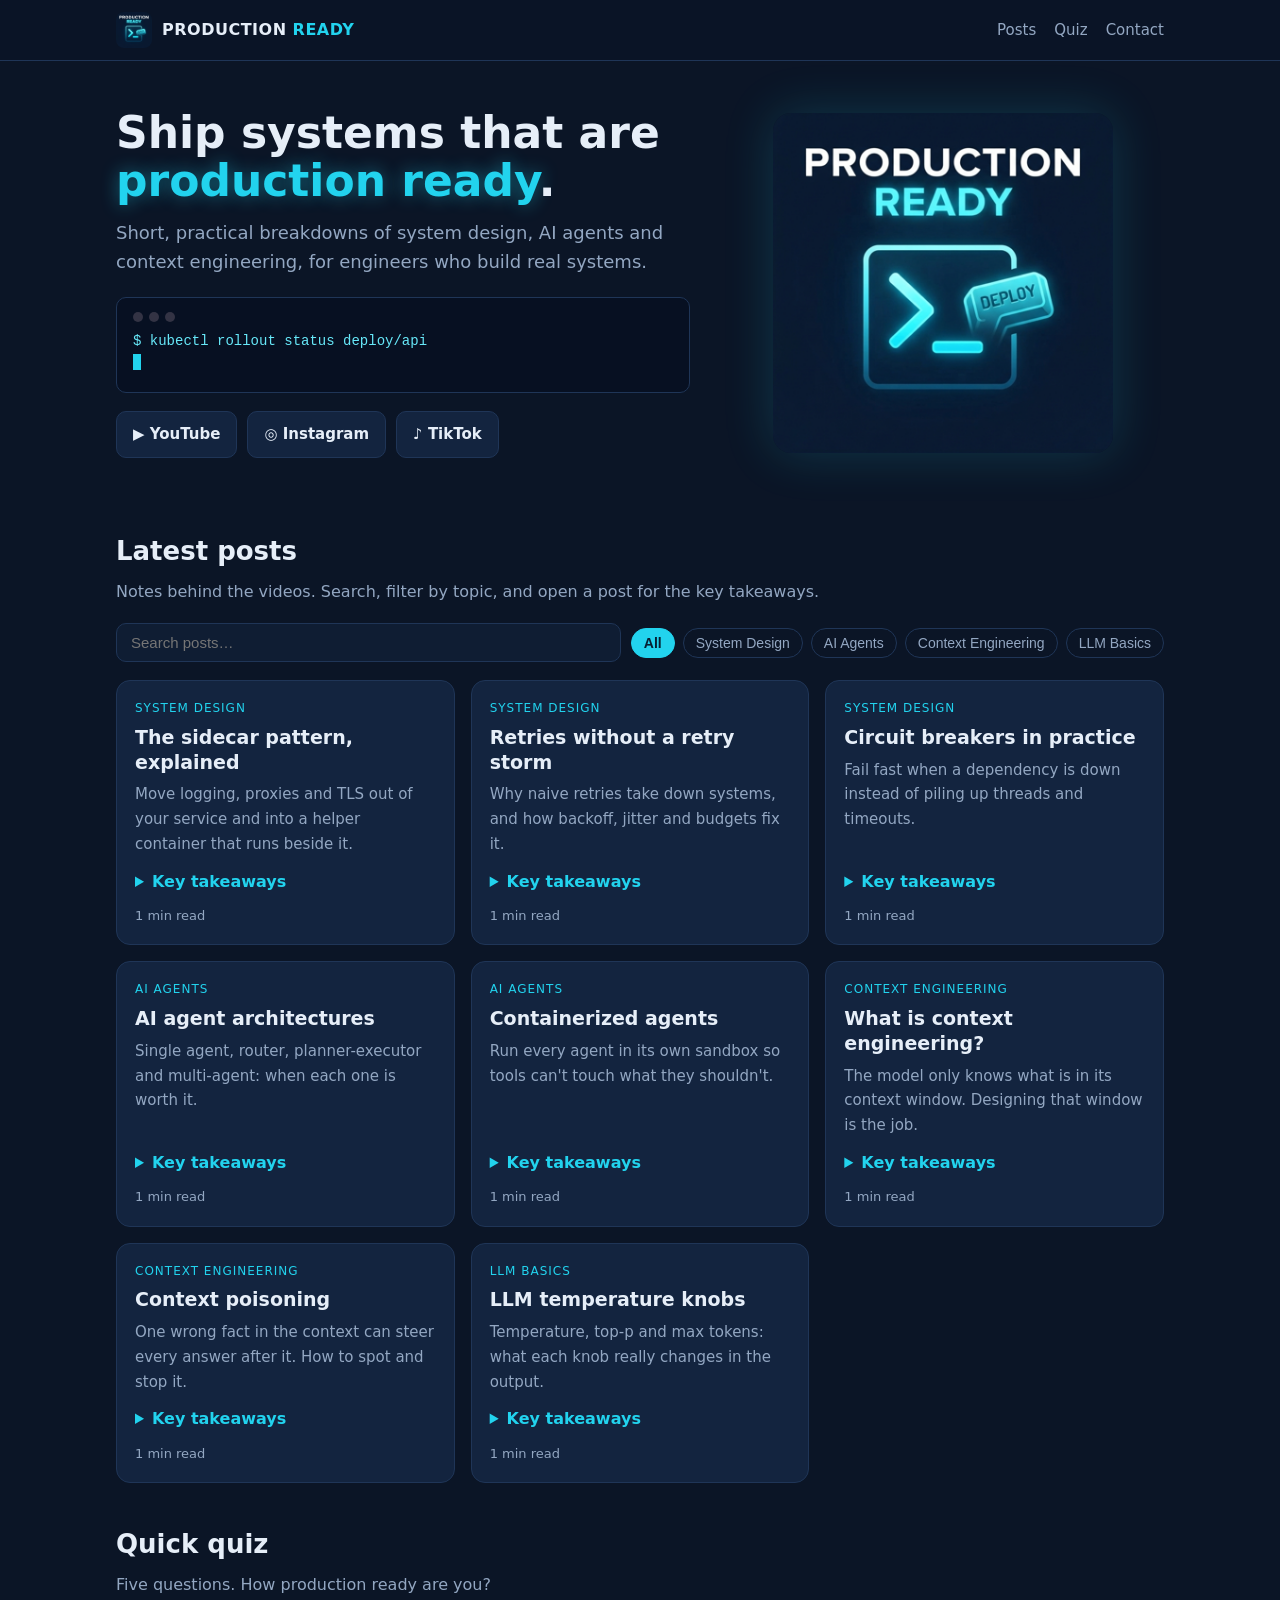
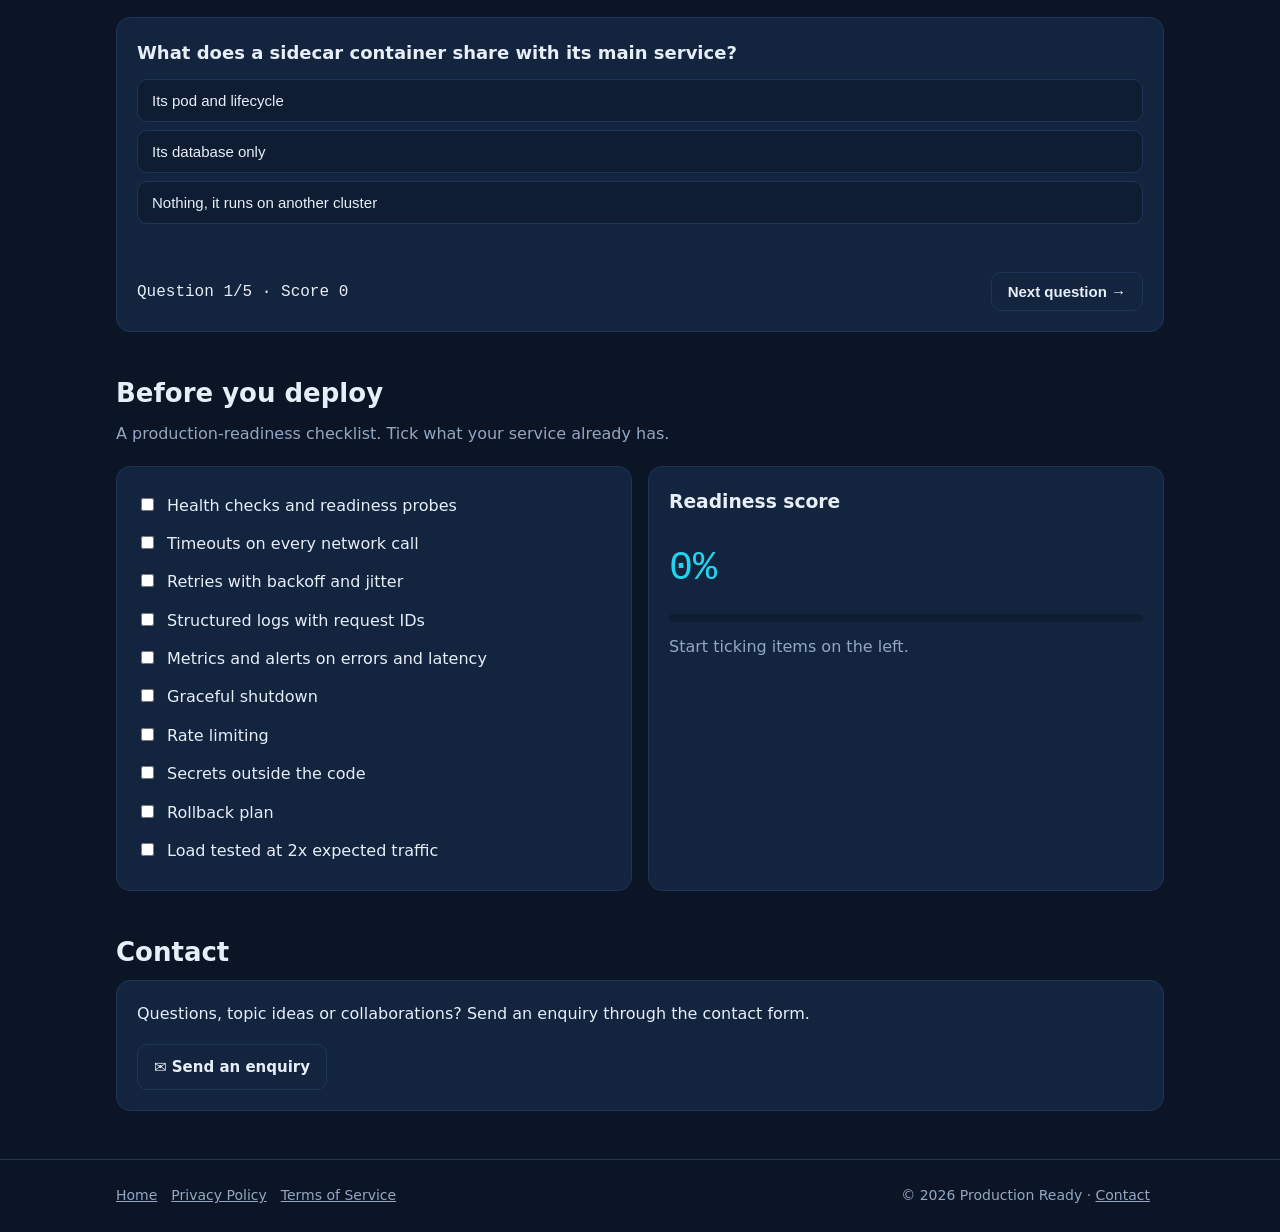
==== commit f2d1f553: "Remove email address from the site; contact via Google Form Co-Authored-By: Claude Opus 5.5 <noreply" ====
--- a/index.html
+++ b/index.html
@@ -25,8 +25,8 @@
 <div class="box"><h3 style="margin-top:0">Readiness score</h3><div class="mono" style="font-size:40px;color:var(--cyan)" id="ckp">0%</div><div class="bar"><i id="ckb"></i></div><p class="sub" style="margin-top:12px" id="ckm">Start ticking items on the left.</p></div></div>
 
 <h2 class="sec" id="contact">Contact</h2>
-<div class="box"><p style="margin-top:0">Questions, topic ideas or collaborations? Email <a href="mailto:tejaswinidv93@gmail.com">tejaswinidv93@gmail.com</a>.</p>
-<a class="btn" href="contact.html">✉ Send an enquiry</a> <button class="btn" id="copy">Copy address</button></div>
+<div class="box"><p style="margin-top:0">Questions, topic ideas or collaborations? Send an enquiry through the contact form.</p>
+<a class="btn" href="contact.html">✉ Send an enquiry</a></div>
 </main>
 <script>
 const lines=["$ kubectl rollout status deploy/api","deployment \"api\" successfully rolled out","$ echo \"subscribe @ruproductionready\""];
@@ -64,6 +64,5 @@
 document.getElementById('ckp').textContent=p+'%';document.getElementById('ckb').style.width=p+'%';
 document.getElementById('ckm').textContent=p==100?'Ship it. 🚀':p>=70?'Almost there. Close the gaps before launch.':p>0?'Keep going. Each item prevents a real outage.':'Start ticking items on the left.';
 try{localStorage.setItem('prc-check',JSON.stringify(c))}catch(e){}}ck.onchange=upd;upd();
-document.getElementById('copy').onclick=e=>{navigator.clipboard&&navigator.clipboard.writeText('tejaswinidv93@gmail.com');e.target.textContent='Copied ✓'};
 </script>
-<footer class="bot"><div class="wrap"><div><a href="index.html">Home</a><a href="privacy.html">Privacy Policy</a><a href="terms.html">Terms of Service</a></div><div>&copy; 2026 Production Ready · <a href="mailto:tejaswinidv93@gmail.com">tejaswinidv93@gmail.com</a></div></div></footer></body></html>+<footer class="bot"><div class="wrap"><div><a href="index.html">Home</a><a href="privacy.html">Privacy Policy</a><a href="terms.html">Terms of Service</a></div><div>&copy; 2026 Production Ready · <a href="contact.html">Contact</a></div></div></footer></body></html>
